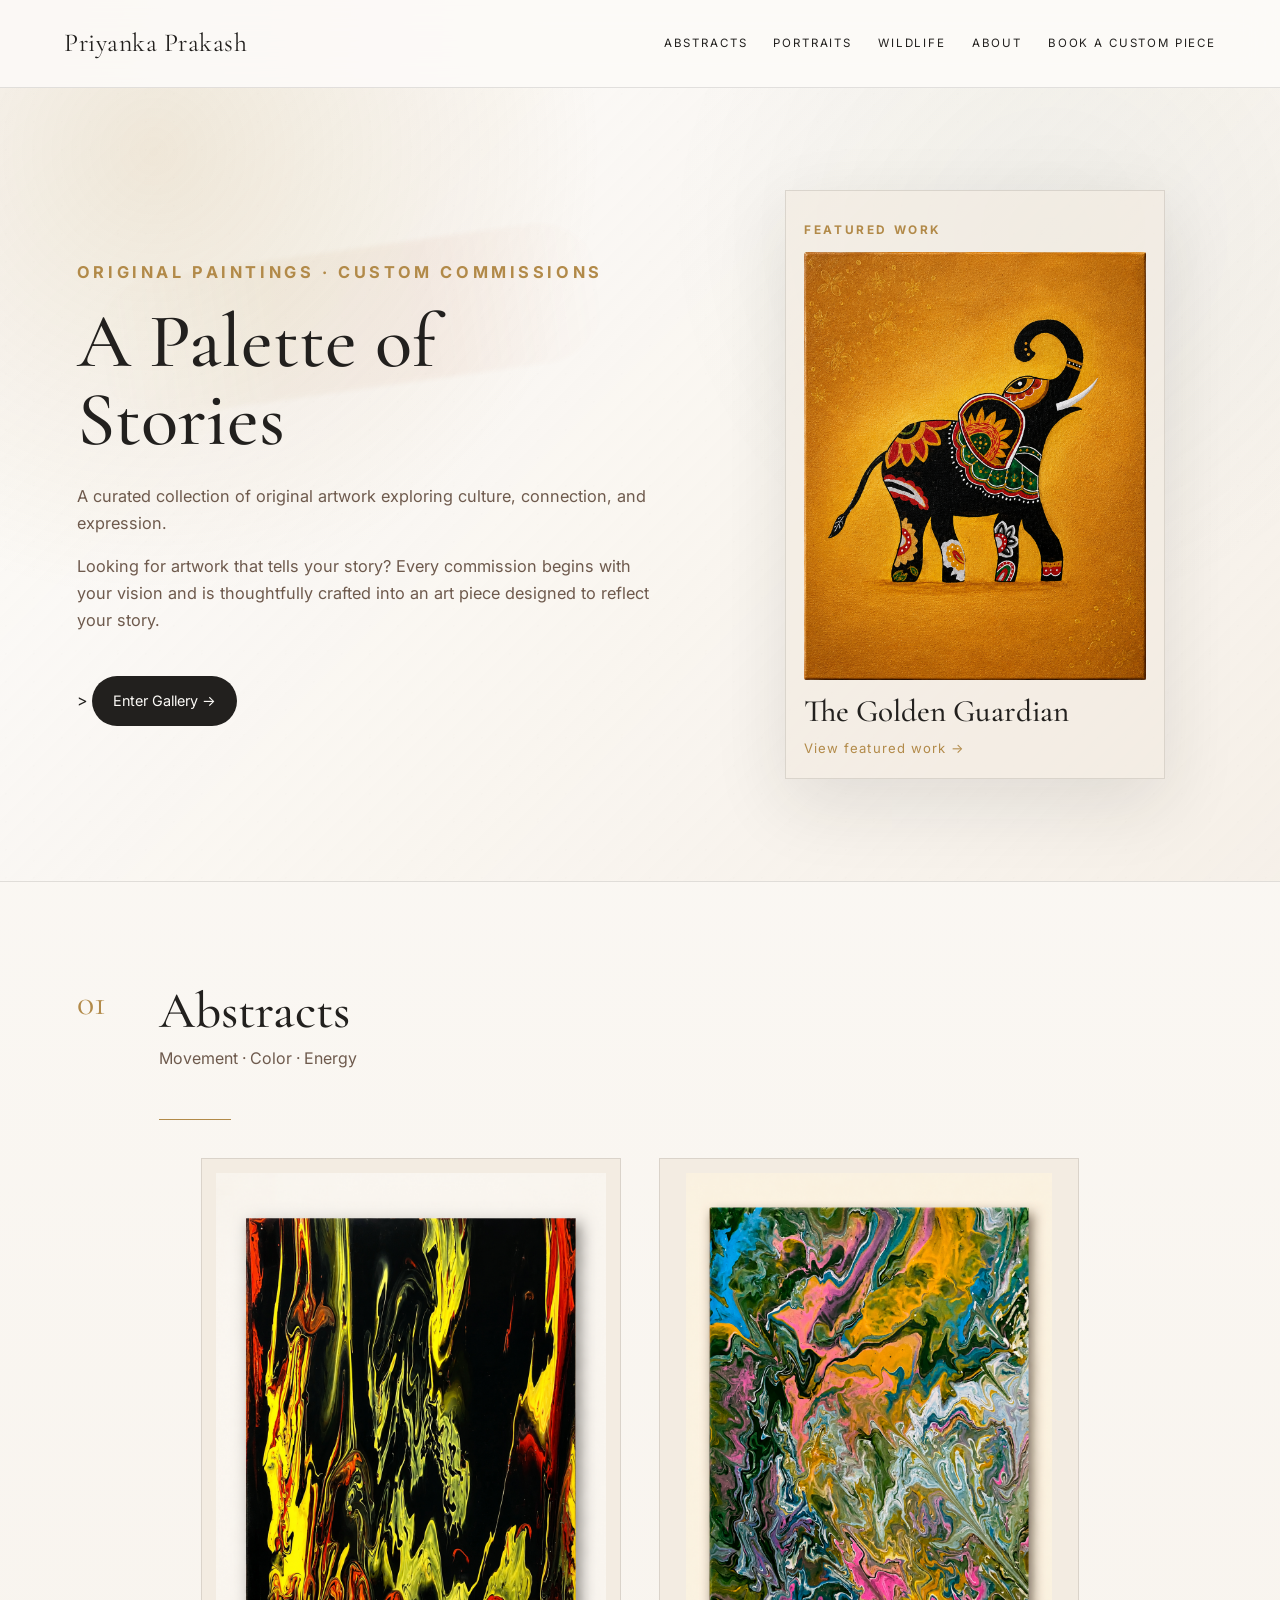
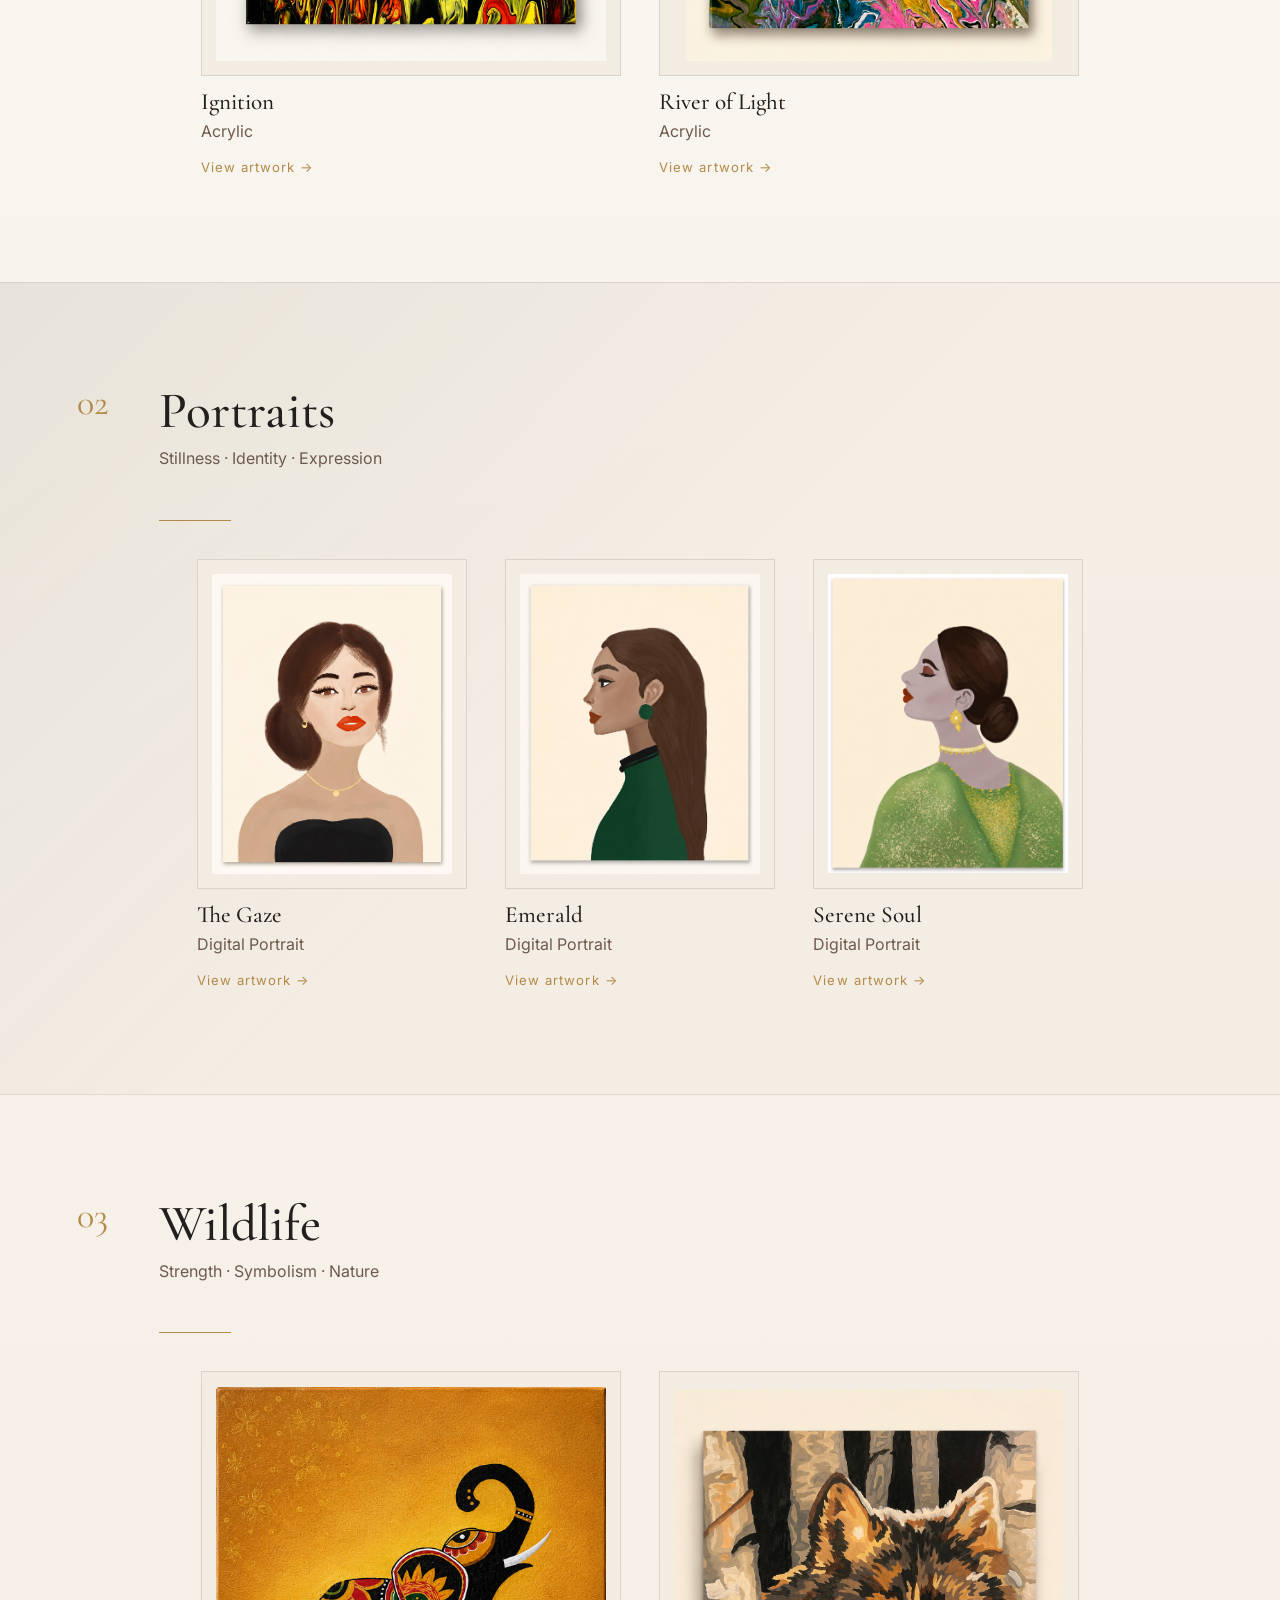
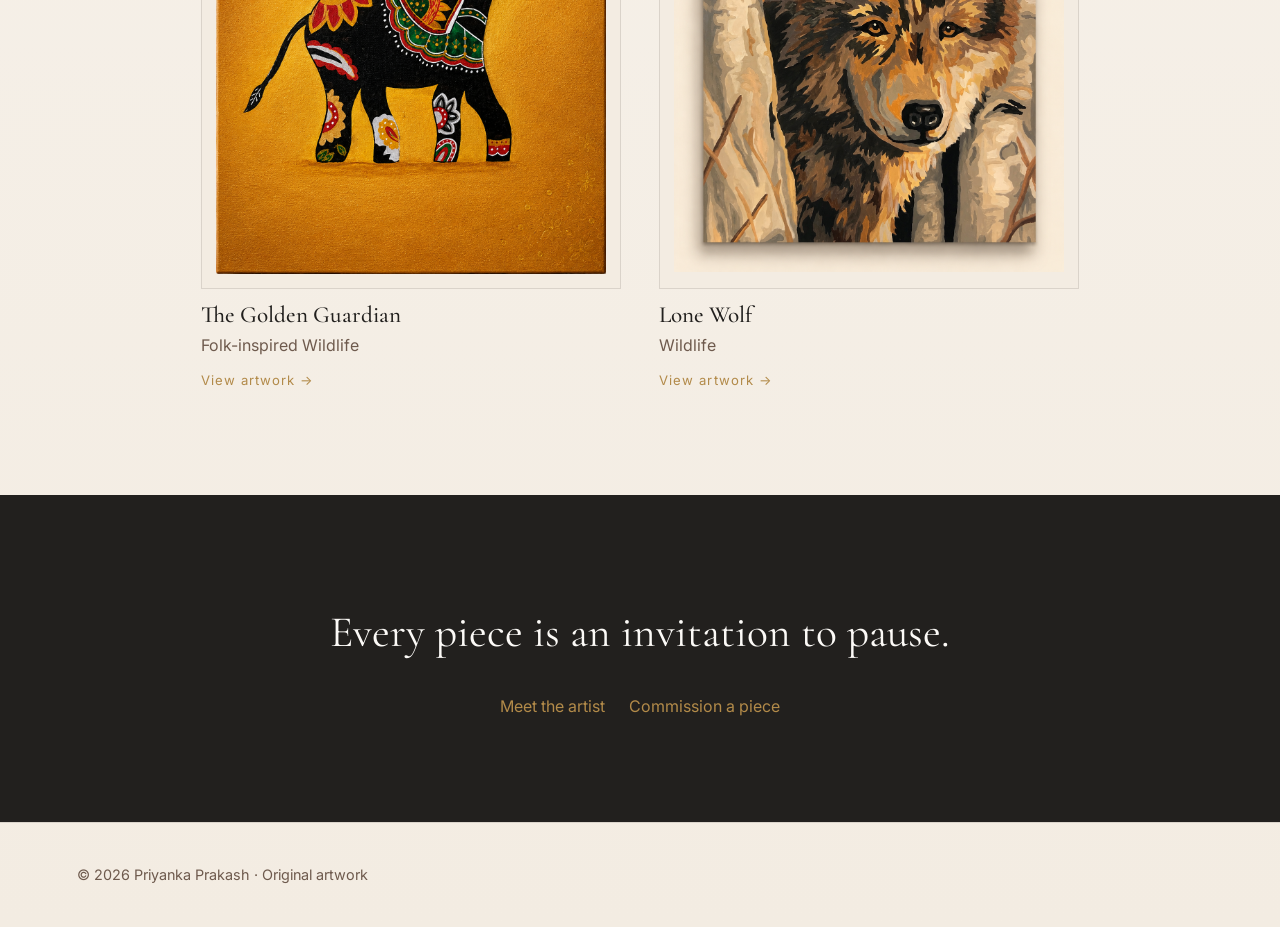
==== index.html @ b8d3ae8e "Add files via upload Initial site launch" ====
<!doctype html>
<html lang="en">
<head>
  <meta charset="utf-8">
  <meta name="viewport" content="width=device-width, initial-scale=1">
  <title>Priyanka Prakash | A Palette of Stories</title>
  <link rel="preconnect" href="https://fonts.googleapis.com">
  <link rel="preconnect" href="https://fonts.gstatic.com" crossorigin>
  <link href="https://fonts.googleapis.com/css2?family=Cormorant+Garamond:wght@400;500;600&family=Inter:wght@300;400;500;600&display=swap" rel="stylesheet">
  <link rel="stylesheet" href="styles.css">
</head>
<body>
  <header class="site-nav">
    <a class="brand" href="index.html">Priyanka Prakash</a>
    <nav>
      <a href="#abstracts">Abstracts</a>
      <a href="#portraits">Portraits</a>
      <a href="#wildlife">Wildlife</a>
      <a href="artist.html">About</a>
      <a href="commissions.html">Book a Custom Piece</a>
    </nav>
  </header>

  <main>
    <section class="hero textured-section">
      <div class="hero-mark" aria-hidden="true"></div>
      <div class="hero-text reveal">
        <p class="eyebrow">Original Paintings · Custom Commissions</p>

        <!-- EDIT HERO TITLE -->
        <h1>A Palette of Stories</h1>

        <!-- EDIT HERO COPY -->
        <p>A curated collection of original artwork exploring culture, connection, and expression.</p>
        <p> Looking for artwork that tells your story? Every commission begins with your vision and is thoughtfully crafted into an art piece designed to reflect your story.</p>>
        <a class="button" href="#abstracts">Enter Gallery →</a>
      </div>

      <div class="featured-panel reveal">
        <p class="eyebrow">Featured work</p>
        <a href="artwork/golden-guardian.html">
          <img src="images/gallery/golden-guardian.png" alt="The Golden Guardian">
          <h2>The Golden Guardian</h2>
          <span>View featured work →</span>
        </a>
      </div>
    </section>

    <section id="abstracts" class="collection">
      <div class="collection-heading reveal">
        <span>01</span>
        <div>
          <h2>Abstracts</h2>
          <p>Movement · Color · Energy</p>
        </div>
      </div>

      <div class="art-grid large-grid">
        
          <article class="art-card">
            <a href="artwork/ignition.html">
              <div class="art-image">
                <img src="images/gallery/ignition.png" alt="Ignition">
              </div>
              <div class="art-copy">
                <h3>Ignition</h3>
                <p>Acrylic</p>
                <span>View artwork →</span>
              </div>
            </a>
          </article>
        
          <article class="art-card">
            <a href="artwork/river-of-light.html">
              <div class="art-image">
                <img src="images/gallery/river-of-light.png" alt="River of Light">
              </div>
              <div class="art-copy">
                <h3>River of Light</h3>
                <p>Acrylic</p>
                <span>View artwork →</span>
              </div>
            </a>
          </article>
        <!-- ADD NEW ABSTRACTS HERE -->
      </div>
    </section>

    <section id="portraits" class="collection warm">
      <div class="collection-heading reveal">
        <span>02</span>
        <div>
          <h2>Portraits</h2>
          <p>Stillness · Identity · Expression</p>
        </div>
      </div>

      <div class="art-grid portrait-grid">
        
          <article class="art-card">
            <a href="artwork/the-gaze.html">
              <div class="art-image">
                <img src="images/gallery/the-gaze.png" alt="The Gaze">
              </div>
              <div class="art-copy">
                <h3>The Gaze</h3>
                <p>Digital Portrait</p>
                <span>View artwork →</span>
              </div>
            </a>
          </article>
        
          <article class="art-card">
            <a href="artwork/portrait-in-emerald.html">
              <div class="art-image">
                <img src="images/gallery/portrait-in-emerald.png" alt="Emerald">
              </div>
              <div class="art-copy">
                <h3>Emerald</h3>
                <p>Digital Portrait</p>
                <span>View artwork →</span>
              </div>
            </a>
          </article>
        
          <article class="art-card">
            <a href="artwork/serene-soul.html">
              <div class="art-image">
                <img src="images/gallery/serene-soul.png" alt="Serene Soul">
              </div>
              <div class="art-copy">
                <h3>Serene Soul</h3>
                <p>Digital Portrait</p>
                <span>View artwork →</span>
              </div>
            </a>
          </article>
        <!-- ADD NEW PORTRAITS HERE -->
      </div>
    </section>

    <section id="wildlife" class="collection">
      <div class="collection-heading reveal">
        <span>03</span>
        <div>
          <h2>Wildlife</h2>
          <p>Strength · Symbolism · Nature</p>
        </div>
      </div>

      <div class="art-grid large-grid">
        
          <article class="art-card">
            <a href="artwork/golden-guardian.html">
              <div class="art-image">
                <img src="images/gallery/golden-guardian.png" alt="The Golden Guardian">
              </div>
              <div class="art-copy">
                <h3>The Golden Guardian</h3>
                <p>Folk-inspired Wildlife</p>
                <span>View artwork →</span>
              </div>
            </a>
          </article>
        
          <article class="art-card">
            <a href="artwork/lone-wolf.html">
              <div class="art-image">
                <img src="images/gallery/lone-wolf.png" alt="Lone Wolf">
              </div>
              <div class="art-copy">
                <h3>Lone Wolf</h3>
                <p>Wildlife</p>
                <span>View artwork →</span>
              </div>
            </a>
          </article>
        <!-- ADD NEW WILDLIFE HERE -->
      </div>
    </section>

    <section class="closing-note">
      <p>Every piece is an invitation to pause.</p>
      <div class="closing-links">
        <a href="artist.html">Meet the artist</a>
        <a href="commissions.html">Commission a piece</a>
      </div>
    </section>
  </main>

  <footer>
    <p>© <span id="year"></span> Priyanka Prakash · Original artwork</p>
  </footer>

  <script src="script.js"></script>
</body>
</html>
---- styles.css ----
/* =========================================================
   PRIYANKA ART SITE — V1 LAUNCH
   Boutique gallery site with easy-to-edit HTML comments.

   Palette:
   Gallery White  #FCFAF7
   Warm Linen     #F3ECE2
   Charcoal       #22201E
   Walnut         #6E5A4D
   Antique Gold   #B28A49
   Deep Emerald   #355A49
   Ember          #BF6338
========================================================= */

:root {
  --gallery-white: #FCFAF7;
  --warm-linen: #F3ECE2;
  --charcoal: #22201E;
  --walnut: #6E5A4D;
  --antique-gold: #B28A49;
  --deep-emerald: #355A49;
  --ember: #BF6338;
  --line: rgba(34, 32, 30, 0.12);
  --shadow: 0 24px 70px rgba(34, 32, 30, 0.11);
}

* { box-sizing: border-box; }

html { scroll-behavior: smooth; }

body {
  margin: 0;
  color: var(--charcoal);
  background:
    radial-gradient(circle at top left, rgba(178, 138, 73, 0.12), transparent 34rem),
    linear-gradient(180deg, var(--gallery-white), var(--warm-linen));
  font-family: "Inter", system-ui, sans-serif;
  line-height: 1.65;
}

/* Subtle plaster / limewash feeling */
.textured-section {
  position: relative;
  overflow: hidden;
  background:
    radial-gradient(circle at 12% 8%, rgba(178, 138, 73, 0.18), transparent 28rem),
    radial-gradient(circle at 82% 18%, rgba(53, 90, 73, 0.055), transparent 24rem),
    linear-gradient(135deg, rgba(255,255,255,0.34), rgba(243,236,226,0.7)),
    var(--gallery-white);
}

.textured-section::before {
  content: "";
  position: absolute;
  inset: 0;
  pointer-events: none;
  opacity: 0.28;
  background-image:
    radial-gradient(circle at 20% 20%, rgba(34,32,30,0.035) 0 1px, transparent 1px),
    radial-gradient(circle at 80% 40%, rgba(178,138,73,0.04) 0 1px, transparent 1px);
  background-size: 28px 28px, 42px 42px;
  mix-blend-mode: multiply;
}

/* Faint signature brushstroke */
.hero-mark {
  position: absolute;
  width: min(520px, 60vw);
  height: 140px;
  left: clamp(20px, 7vw, 110px);
  top: clamp(110px, 18vh, 190px);
  opacity: 0.055;
  transform: rotate(-8deg);
  border-radius: 999px;
  background: linear-gradient(90deg, transparent, var(--antique-gold), var(--ember), transparent);
  filter: blur(2px);
}

.site-nav {
  position: sticky;
  top: 0;
  z-index: 20;
  display: flex;
  justify-content: space-between;
  align-items: center;
  padding: 22px clamp(22px, 5vw, 72px);
  background: rgba(252, 250, 247, 0.88);
  backdrop-filter: blur(18px);
  border-bottom: 1px solid var(--line);
}

.brand {
  font-family: "Cormorant Garamond", Georgia, serif;
  font-size: 1.62rem;
  color: var(--charcoal);
  text-decoration: none;
  letter-spacing: 0.02em;
}

nav { display: flex; gap: 26px; }

nav a {
  color: var(--charcoal);
  text-decoration: none;
  text-transform: uppercase;
  font-size: 0.72rem;
  letter-spacing: 0.16em;
}

nav a:hover { color: var(--deep-emerald); }

.hero {
  min-height: 82vh;
  display: grid;
  grid-template-columns: 1.12fr 0.88fr;
  gap: clamp(42px, 7vw, 100px);
  align-items: center;
  padding: clamp(66px, 8vw, 112px) clamp(24px, 6vw, 96px);
}

.eyebrow {
  color: var(--antique-gold);
  font-size: 0.74rem;
  font-weight: 700;
  letter-spacing: 0.22em;
  text-transform: uppercase;
}

h1, h2, h3 {
  margin: 0;
  font-family: "Cormorant Garamond", Georgia, serif;
  font-weight: 500;
  line-height: 1.02;
}

h1 {
  max-width: 760px;
  margin: 14px 0 24px;
  font-size: clamp(3.1rem, 6vw, 5.9rem);
}

h2 { font-size: clamp(2.15rem, 4vw, 4.1rem); }
h3 { font-size: 1.45rem; }

p { color: var(--walnut); }

.hero-text {
  position: relative;
  z-index: 1;
}

.hero-text p {
  max-width: 620px;
  font-size: 1.02rem;
}

.button {
  display: inline-block;
  margin-top: 26px;
  padding: 13px 21px;
  border-radius: 999px;
  background: var(--charcoal);
  color: var(--gallery-white);
  text-decoration: none;
  font-size: 0.9rem;
  transition: 0.25s ease;
  border: 0;
  cursor: pointer;
}

.button:hover {
  background: var(--deep-emerald);
  transform: translateY(-2px);
}

.featured-panel {
  position: relative;
  z-index: 1;
  justify-self: center;
  max-width: 380px;
  padding: 18px;
  background: rgba(243, 236, 226, 0.72);
  border: 1px solid var(--line);
  box-shadow: var(--shadow);
}

.featured-panel a {
  color: inherit;
  text-decoration: none;
}

.featured-panel img {
  width: 100%;
  display: block;
  background: var(--warm-linen);
}

.featured-panel h2 {
  font-size: 1.95rem;
  margin-top: 16px;
}

.featured-panel span {
  display: inline-block;
  color: var(--antique-gold);
  margin-top: 10px;
  font-size: 0.82rem;
  letter-spacing: 0.08em;
}

.collection {
  padding: clamp(66px, 8vw, 108px) clamp(24px, 6vw, 96px);
  border-top: 1px solid var(--line);
}

.collection.warm {
  background:
    linear-gradient(135deg, rgba(53, 90, 73, 0.07), transparent 50%),
    rgba(243, 236, 226, 0.60);
}

.collection-heading {
  display: grid;
  grid-template-columns: 64px 1fr;
  gap: 18px;
  align-items: start;
  margin-bottom: 38px;
}

.collection-heading span {
  color: var(--antique-gold);
  font-family: "Cormorant Garamond", Georgia, serif;
  font-size: 2.25rem;
  line-height: 1;
}

.collection-heading p { margin-top: 8px; }

.collection-heading::after {
  content: "";
  grid-column: 2;
  width: 72px;
  height: 1px;
  background: var(--antique-gold);
  margin-top: 14px;
}

.art-grid {
  display: grid;
  gap: clamp(28px, 3vw, 46px);
  justify-content: center;
}

.large-grid {
  grid-template-columns: repeat(2, minmax(300px, 420px));
}

.portrait-grid {
  grid-template-columns: repeat(3, minmax(220px, 270px));
}

.art-card a {
  display: block;
  color: inherit;
  text-decoration: none;
}

.art-image {
  width: 100%;
  padding: 14px;
  background: var(--warm-linen);
  border: 1px solid var(--line);
  transition: 0.25s ease;
}

.art-image img {
  width: 100%;
  aspect-ratio: 4 / 5;
  object-fit: contain;
  display: block;
  background: var(--warm-linen);
}

.art-copy { padding-top: 15px; }

.art-copy p { margin: 4px 0 8px; }

.art-copy span {
  color: var(--antique-gold);
  font-size: 0.82rem;
  letter-spacing: 0.08em;
}

.art-card:hover .art-image {
  transform: translateY(-4px);
  box-shadow: var(--shadow);
}

.art-card:hover h3 { color: var(--deep-emerald); }

.closing-note {
  padding: clamp(66px, 8vw, 108px) clamp(24px, 6vw, 96px);
  text-align: center;
  background: var(--charcoal);
}

.closing-note p {
  color: var(--gallery-white);
  font-family: "Cormorant Garamond", Georgia, serif;
  font-size: clamp(1.8rem, 3.4vw, 3.4rem);
  margin: 0;
}

.closing-links {
  margin-top: 24px;
  display: flex;
  justify-content: center;
  gap: 24px;
}

.closing-links a {
  color: var(--antique-gold);
  text-decoration: none;
}

.page {
  min-height: 100vh;
  padding: clamp(70px, 8vw, 118px) clamp(24px, 6vw, 96px);
}

.page-narrow {
  max-width: 900px;
  margin: auto;
  position: relative;
  z-index: 1;
}

.artist-intro {
  display: grid;
  grid-template-columns: 140px 1fr;
  gap: 40px;
  margin-top: 28px;
}

.artist-photo-wrap {
  margin: 0;
  text-align: center;
}

.artist-photo-wrap img,
.artist-photo-wrap.missing-photo {
  width: 108px;
  height: 108px;
  display: inline-grid;
  place-items: center;
  object-fit: cover;
  border-radius: 999px;
  background: var(--warm-linen);
  border: 1px solid var(--line);
}

.artist-photo-wrap.missing-photo::before {
  content: "PP";
  color: var(--antique-gold);
  font-family: "Cormorant Garamond", Georgia, serif;
  font-size: 2rem;
}

.artist-photo-wrap figcaption {
  color: var(--walnut);
  font-size: 0.72rem;
  letter-spacing: 0.14em;
  text-transform: uppercase;
  margin-top: 10px;
}

.form {
  display: grid;
  gap: 14px;
  margin-top: 30px;
}

input, textarea {
  width: 100%;
  padding: 15px 16px;
  border: 1px solid var(--line);
  background: rgba(252, 250, 247, 0.72);
  font: inherit;
  color: var(--charcoal);
}

textarea { min-height: 160px; }

.helper-text {
  font-size: 0.9rem;
  margin-top: 18px;
}

.artwork-layout {
  display: grid;
  grid-template-columns: minmax(280px, 460px) minmax(280px, 1fr);
  gap: clamp(36px, 6vw, 86px);
  align-items: start;
}

.detail-image {
  box-shadow: var(--shadow);
}

.artwork-meta {
  margin: 20px 0 0;
  padding: 0;
  list-style: none;
}

.artwork-meta li {
  border-top: 1px solid var(--line);
  padding: 12px 0;
  color: var(--walnut);
}

.artwork-nav {
  margin-top: 34px;
  display: flex;
  gap: 16px;
  flex-wrap: wrap;
}

footer {
  padding: 26px clamp(24px, 6vw, 96px);
  color: var(--walnut);
  border-top: 1px solid var(--line);
  font-size: 0.9rem;
}

.reveal {
  opacity: 0;
  transform: translateY(16px);
  transition: 0.7s ease;
}

.reveal.visible {
  opacity: 1;
  transform: translateY(0);
}

@media (max-width: 950px) {
  nav { display: none; }

  .hero,
  .artist-intro,
  .artwork-layout {
    grid-template-columns: 1fr;
  }

  .featured-panel {
    justify-self: start;
    max-width: 340px;
  }

  .collection-heading {
    grid-template-columns: 1fr;
  }

  .collection-heading::after {
    grid-column: 1;
  }

  .large-grid,
  .portrait-grid {
    grid-template-columns: minmax(230px, 330px);
  }

  h1 {
    font-size: clamp(2.8rem, 12vw, 4.4rem);
  }
}
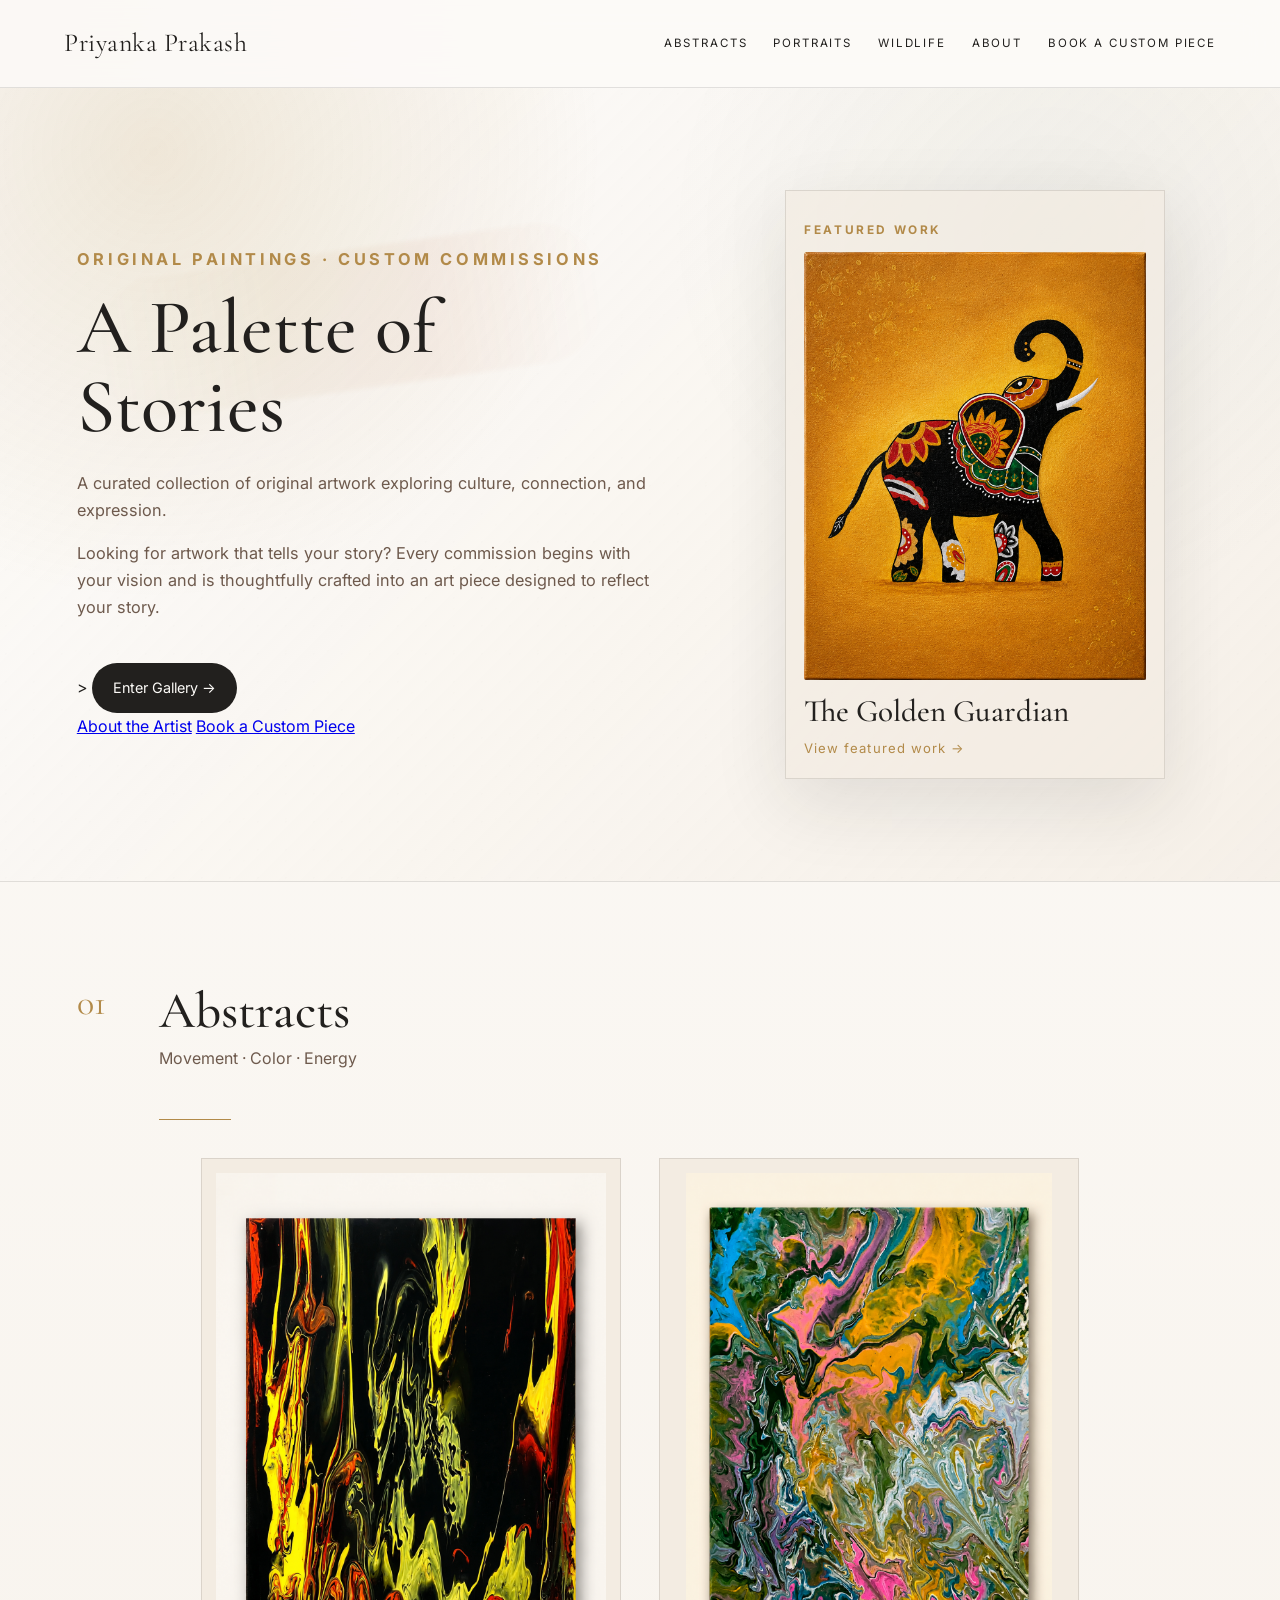
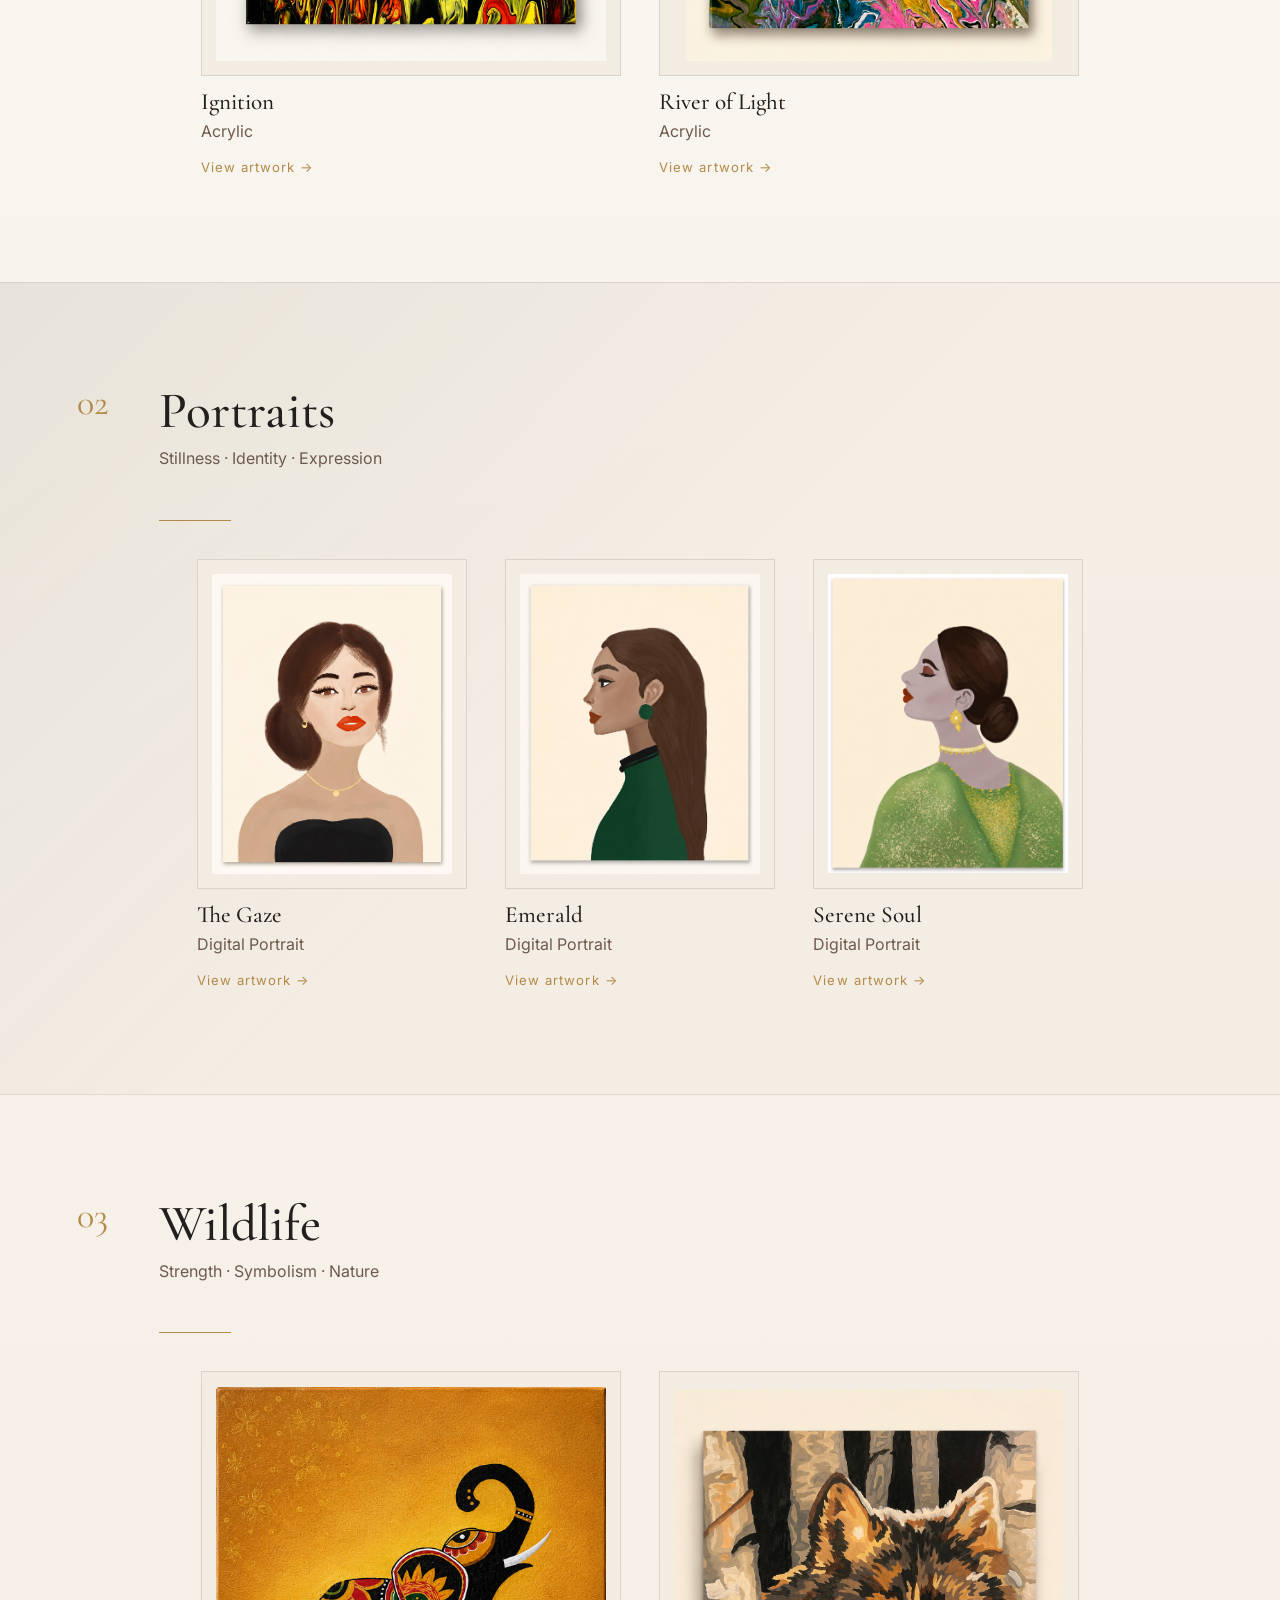
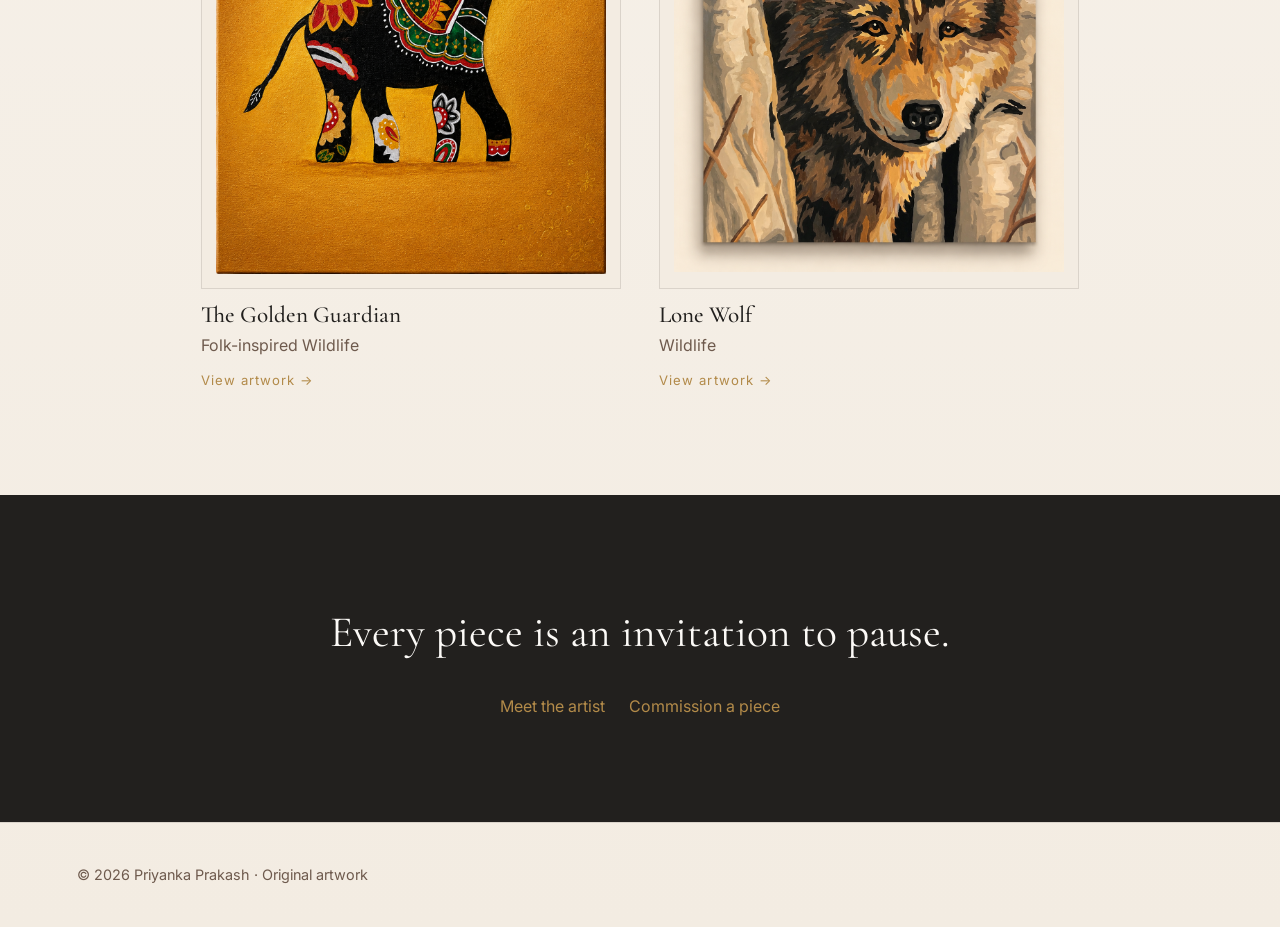
==== commit 6b3934f0: "Add secondary links to the hero section" ====
--- a/index.html
+++ b/index.html
@@ -34,6 +34,10 @@
         <p>A curated collection of original artwork exploring culture, connection, and expression.</p>
         <p> Looking for artwork that tells your story? Every commission begins with your vision and is thoughtfully crafted into an art piece designed to reflect your story.</p>>
         <a class="button" href="#abstracts">Enter Gallery →</a>
+        <div class="hero-secondary-links">
+  <a href="artist.html">About the Artist</a>
+  <a href="commissions.html">Book a Custom Piece</a>
+</div>
       </div>
 
       <div class="featured-panel reveal">
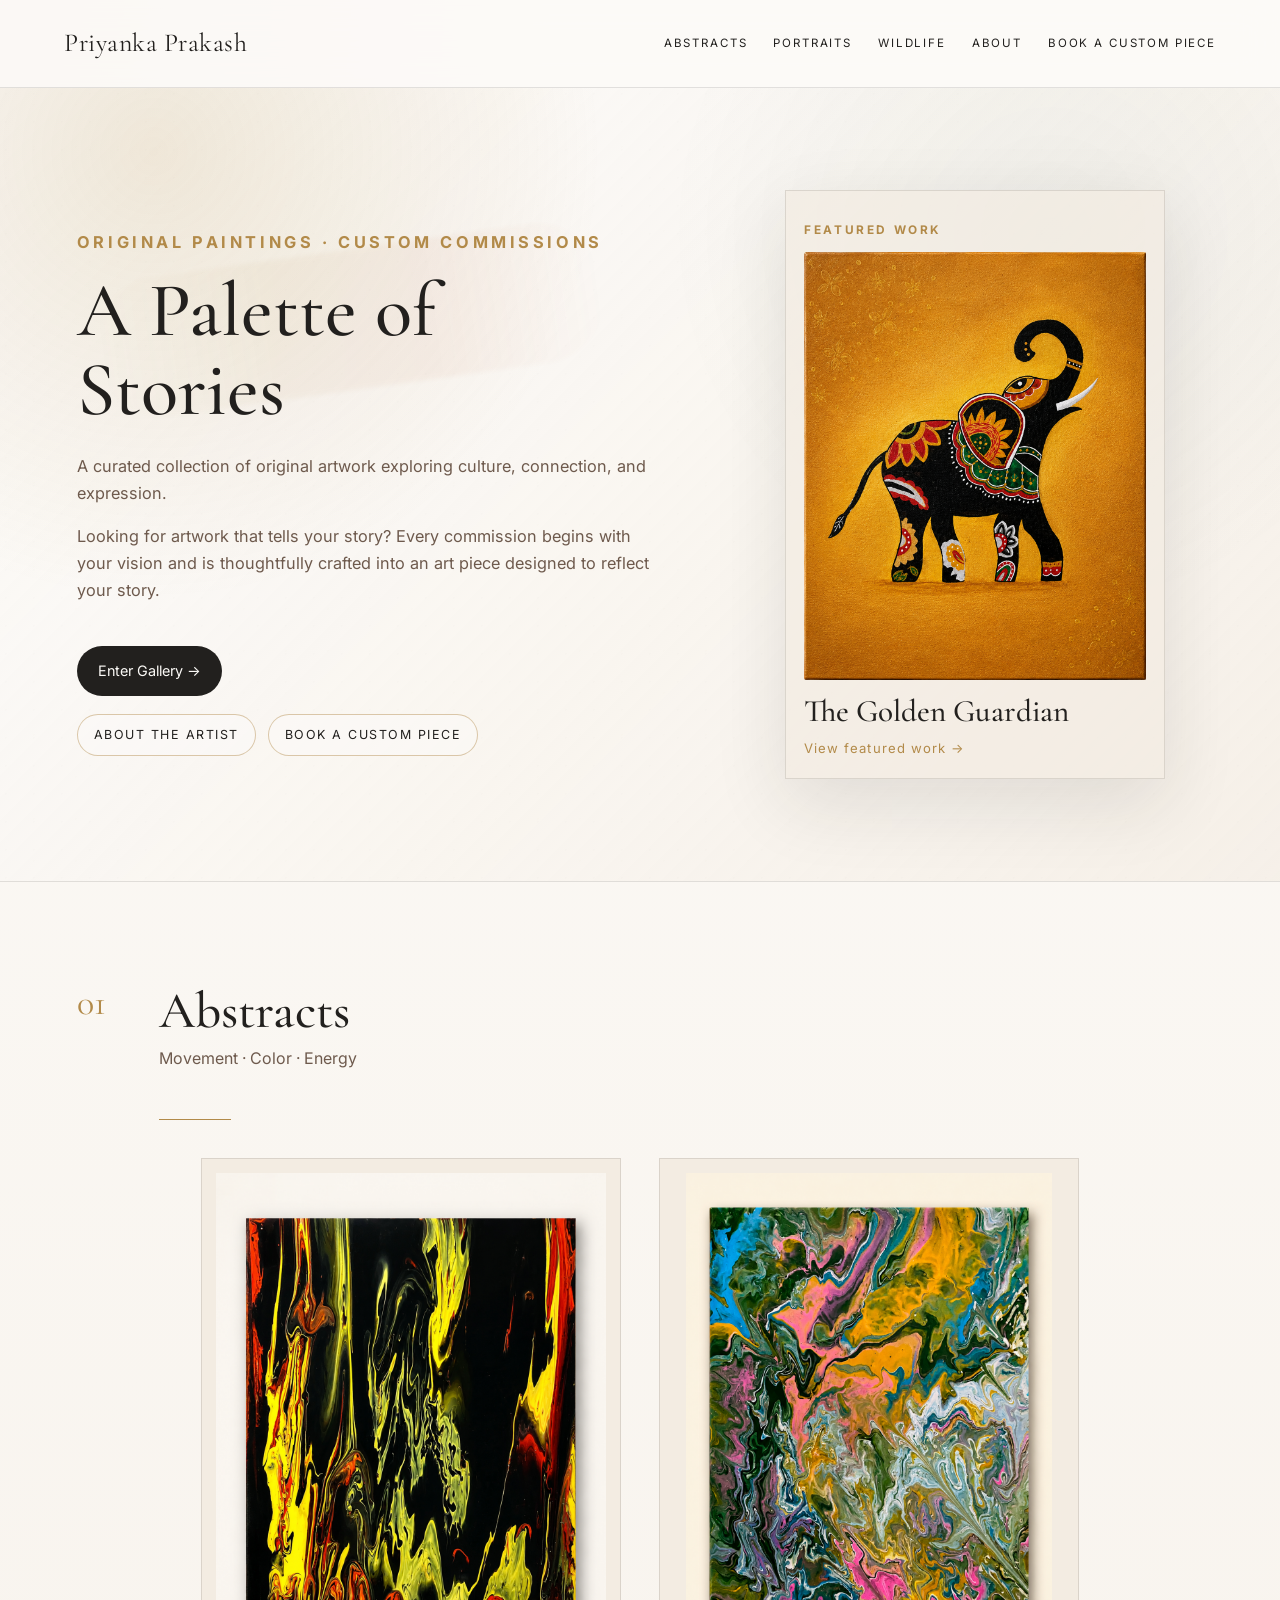
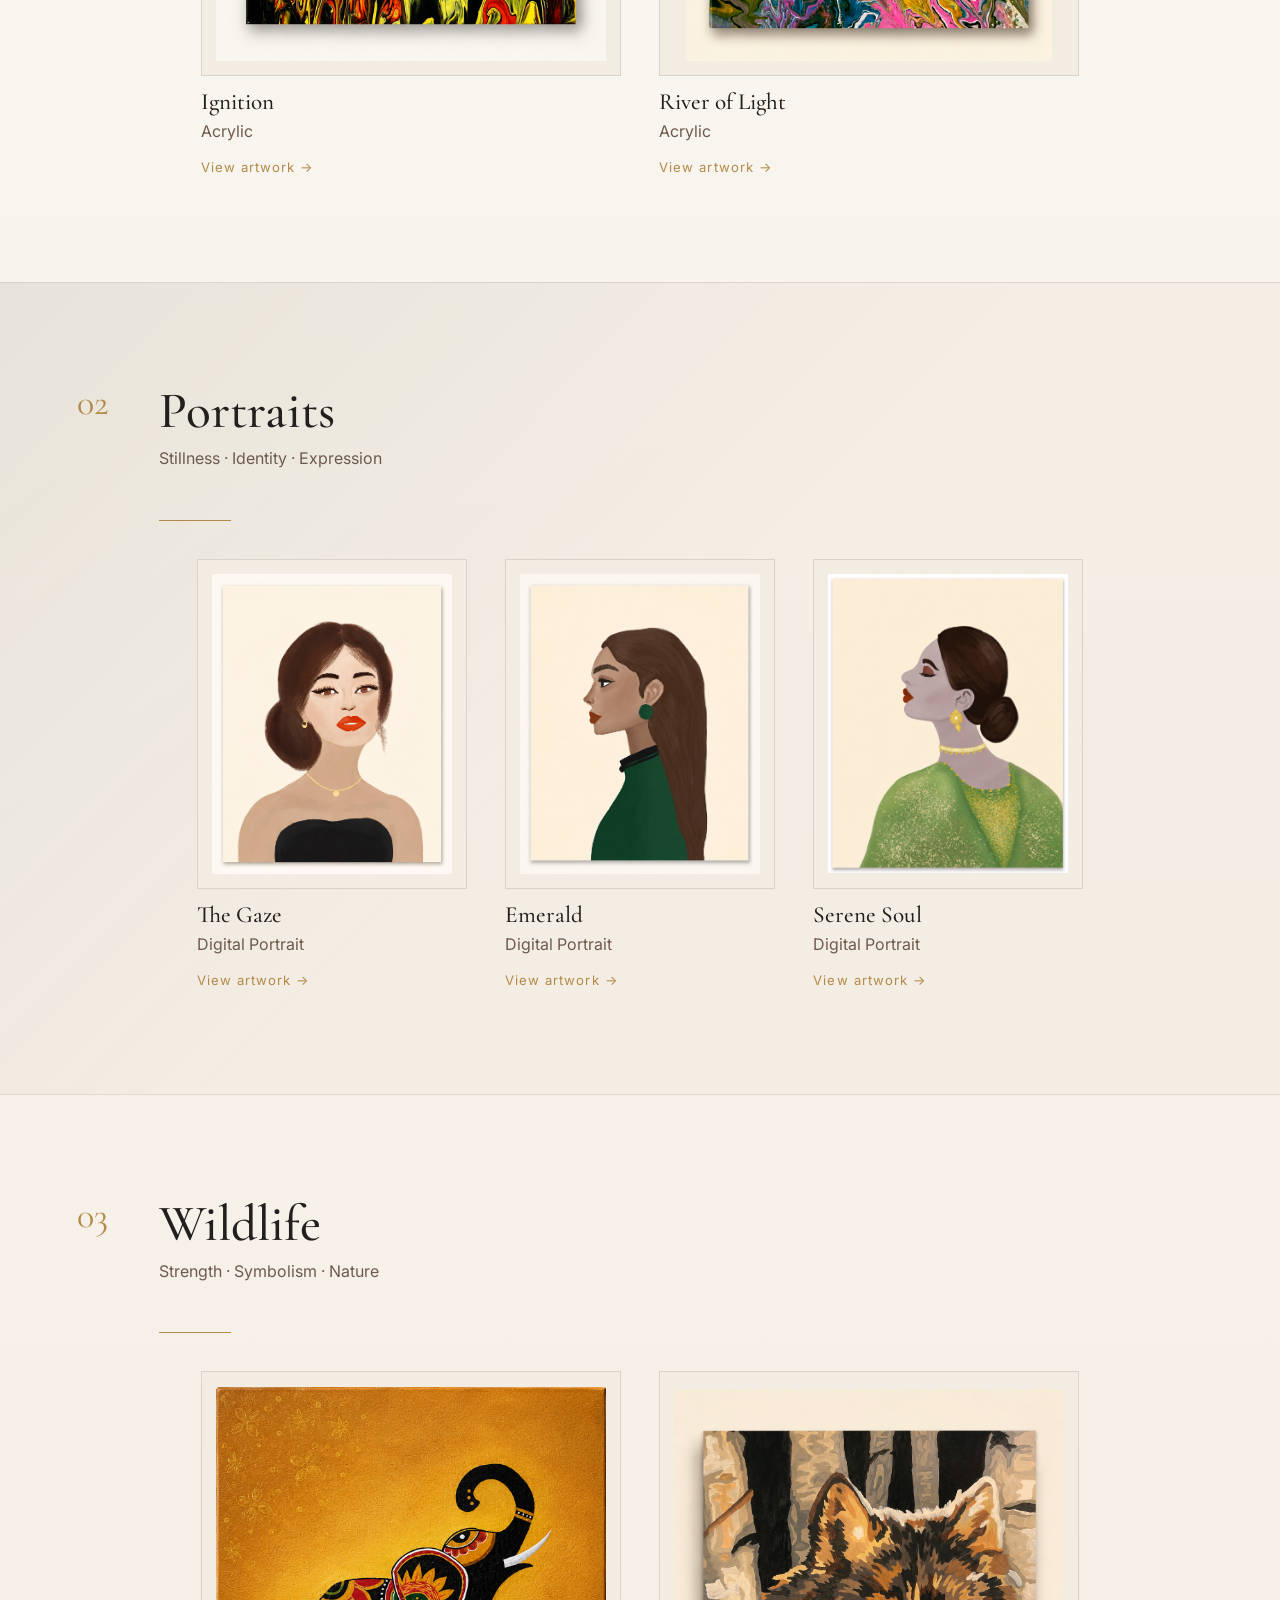
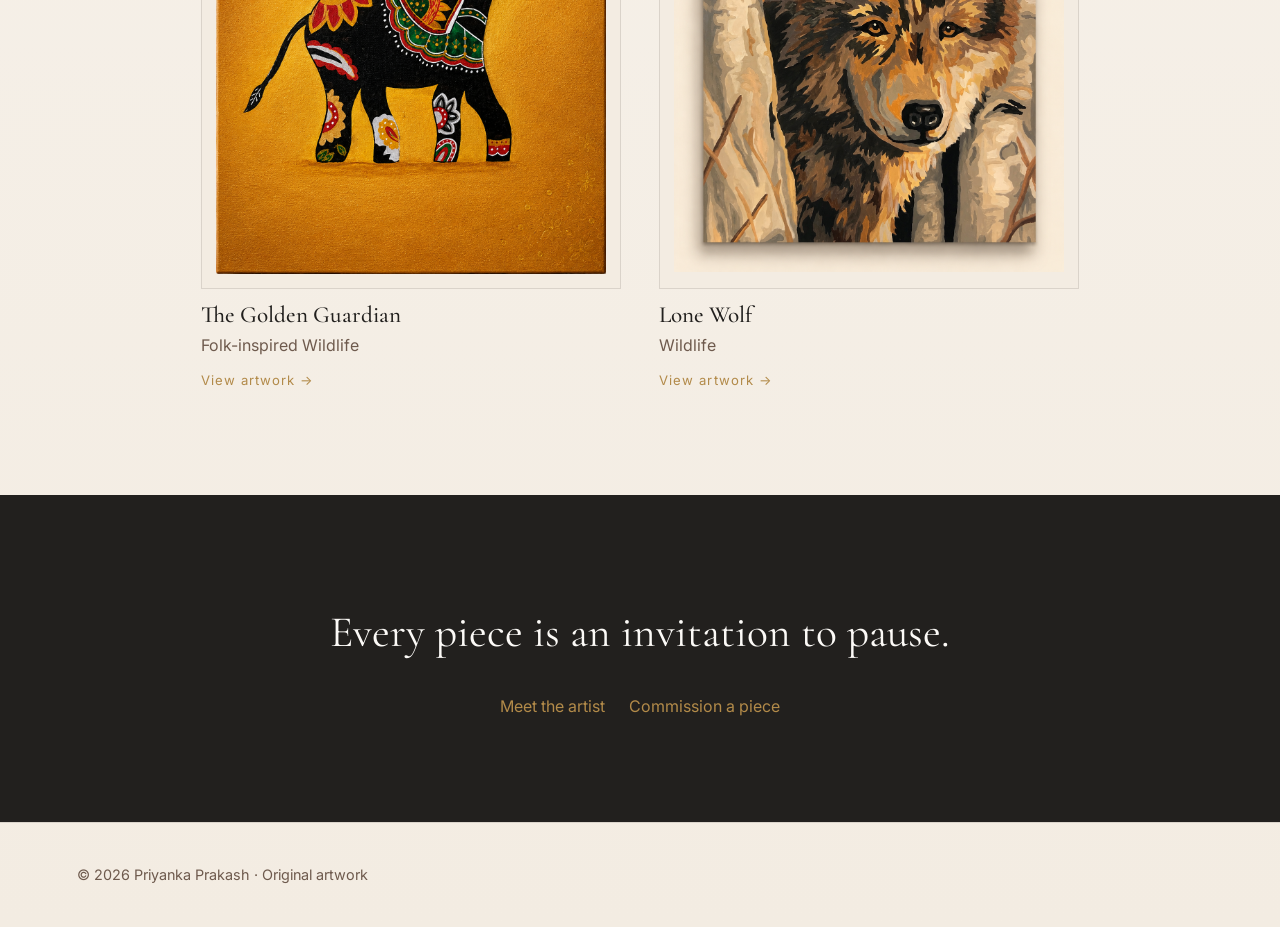
==== commit 4bc688c8: "Fix HTML formatting in index.html" ====
--- a/index.html
+++ b/index.html
@@ -32,7 +32,7 @@
 
         <!-- EDIT HERO COPY -->
         <p>A curated collection of original artwork exploring culture, connection, and expression.</p>
-        <p> Looking for artwork that tells your story? Every commission begins with your vision and is thoughtfully crafted into an art piece designed to reflect your story.</p>>
+        <p> Looking for artwork that tells your story? Every commission begins with your vision and is thoughtfully crafted into an art piece designed to reflect your story.</p>
         <a class="button" href="#abstracts">Enter Gallery →</a>
         <div class="hero-secondary-links">
   <a href="artist.html">About the Artist</a>
--- a/styles.css
+++ b/styles.css
@@ -444,6 +444,34 @@
   transform: translateY(0);
 }
 
+.hero-secondary-links {
+  display: flex;
+  gap: 12px;
+  margin-top: 18px;
+  flex-wrap: wrap;
+}
+
+.hero-secondary-links a {
+  display: inline-block;
+  padding: 10px 16px;
+  border: 1px solid rgba(178, 138, 73, 0.45);
+  border-radius: 999px;
+  color: var(--charcoal);
+  background: rgba(252, 250, 247, 0.55);
+  text-decoration: none;
+  font-size: 0.78rem;
+  letter-spacing: 0.12em;
+  text-transform: uppercase;
+  transition: 0.25s ease;
+}
+
+.hero-secondary-links a:hover {
+  color: var(--gallery-white);
+  background: var(--deep-emerald);
+  border-color: var(--deep-emerald);
+}
+
+
 @media (max-width: 950px) {
   nav { display: none; }
 
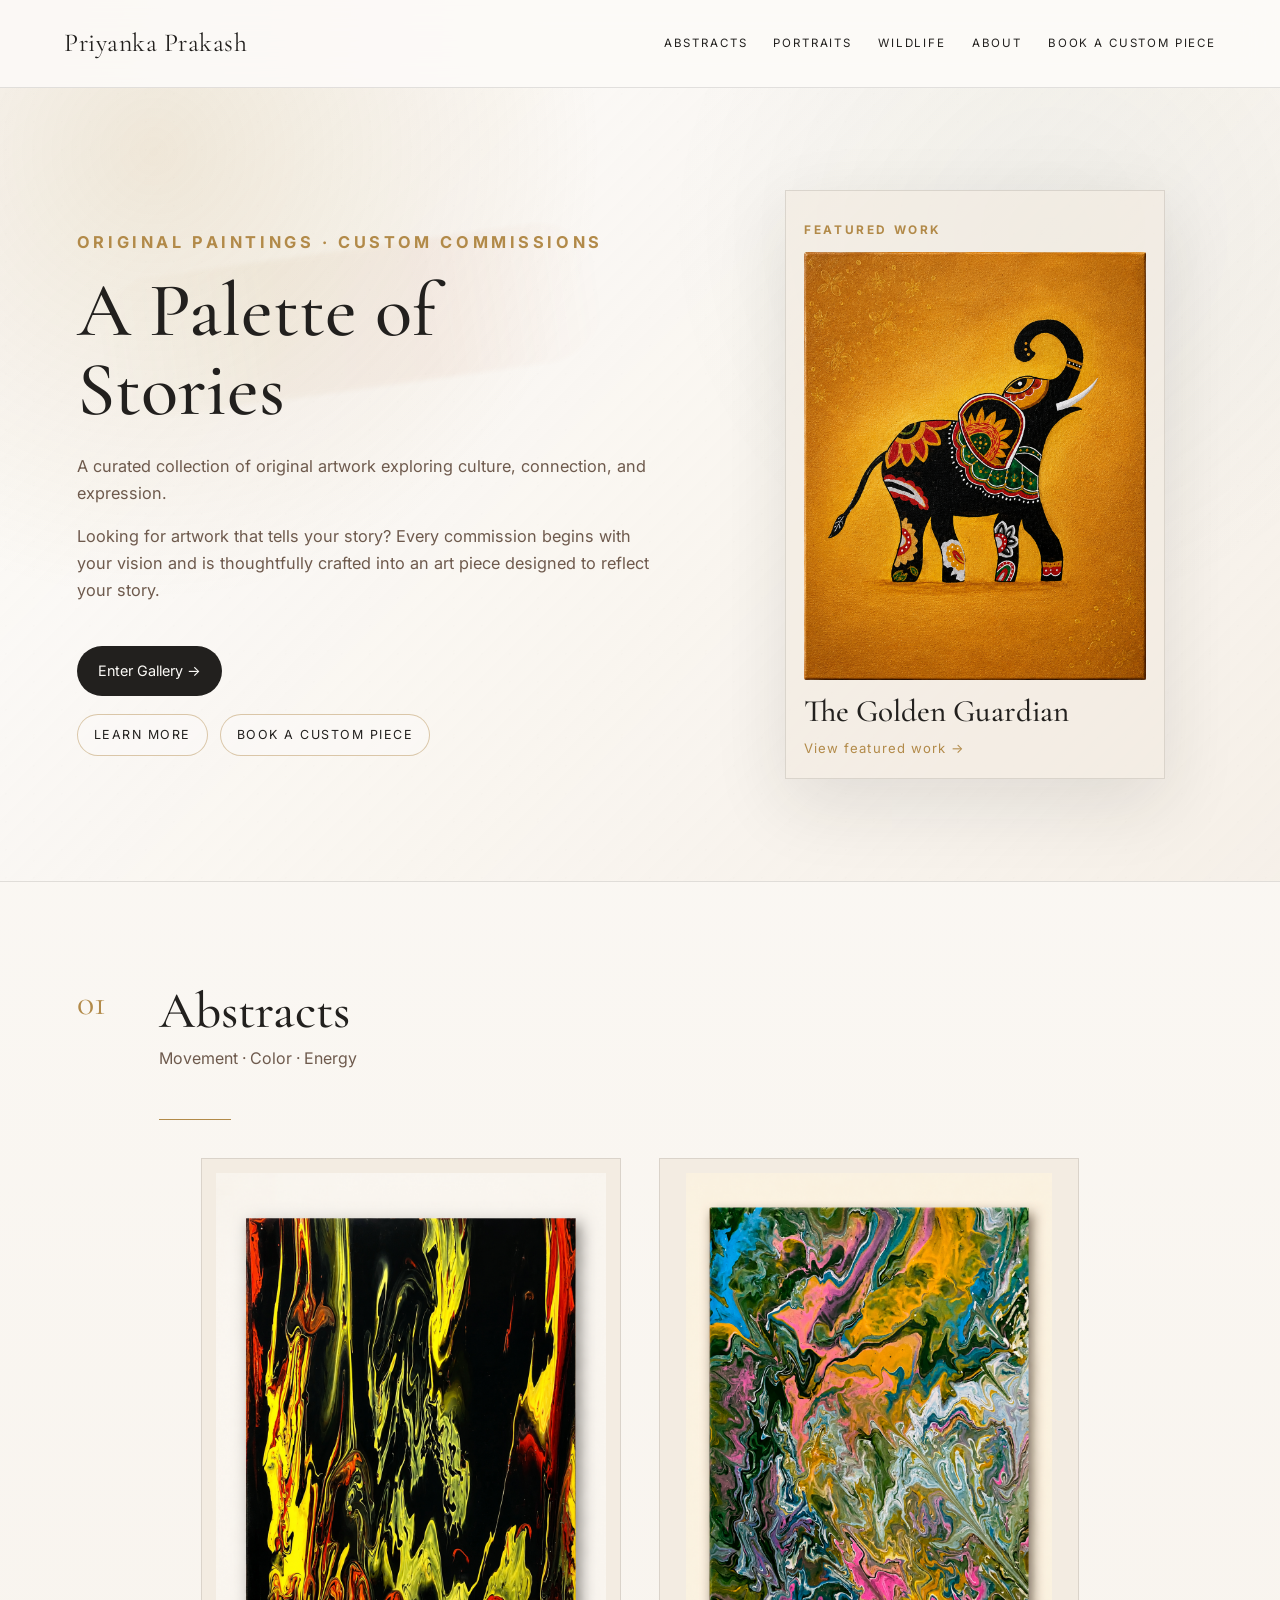
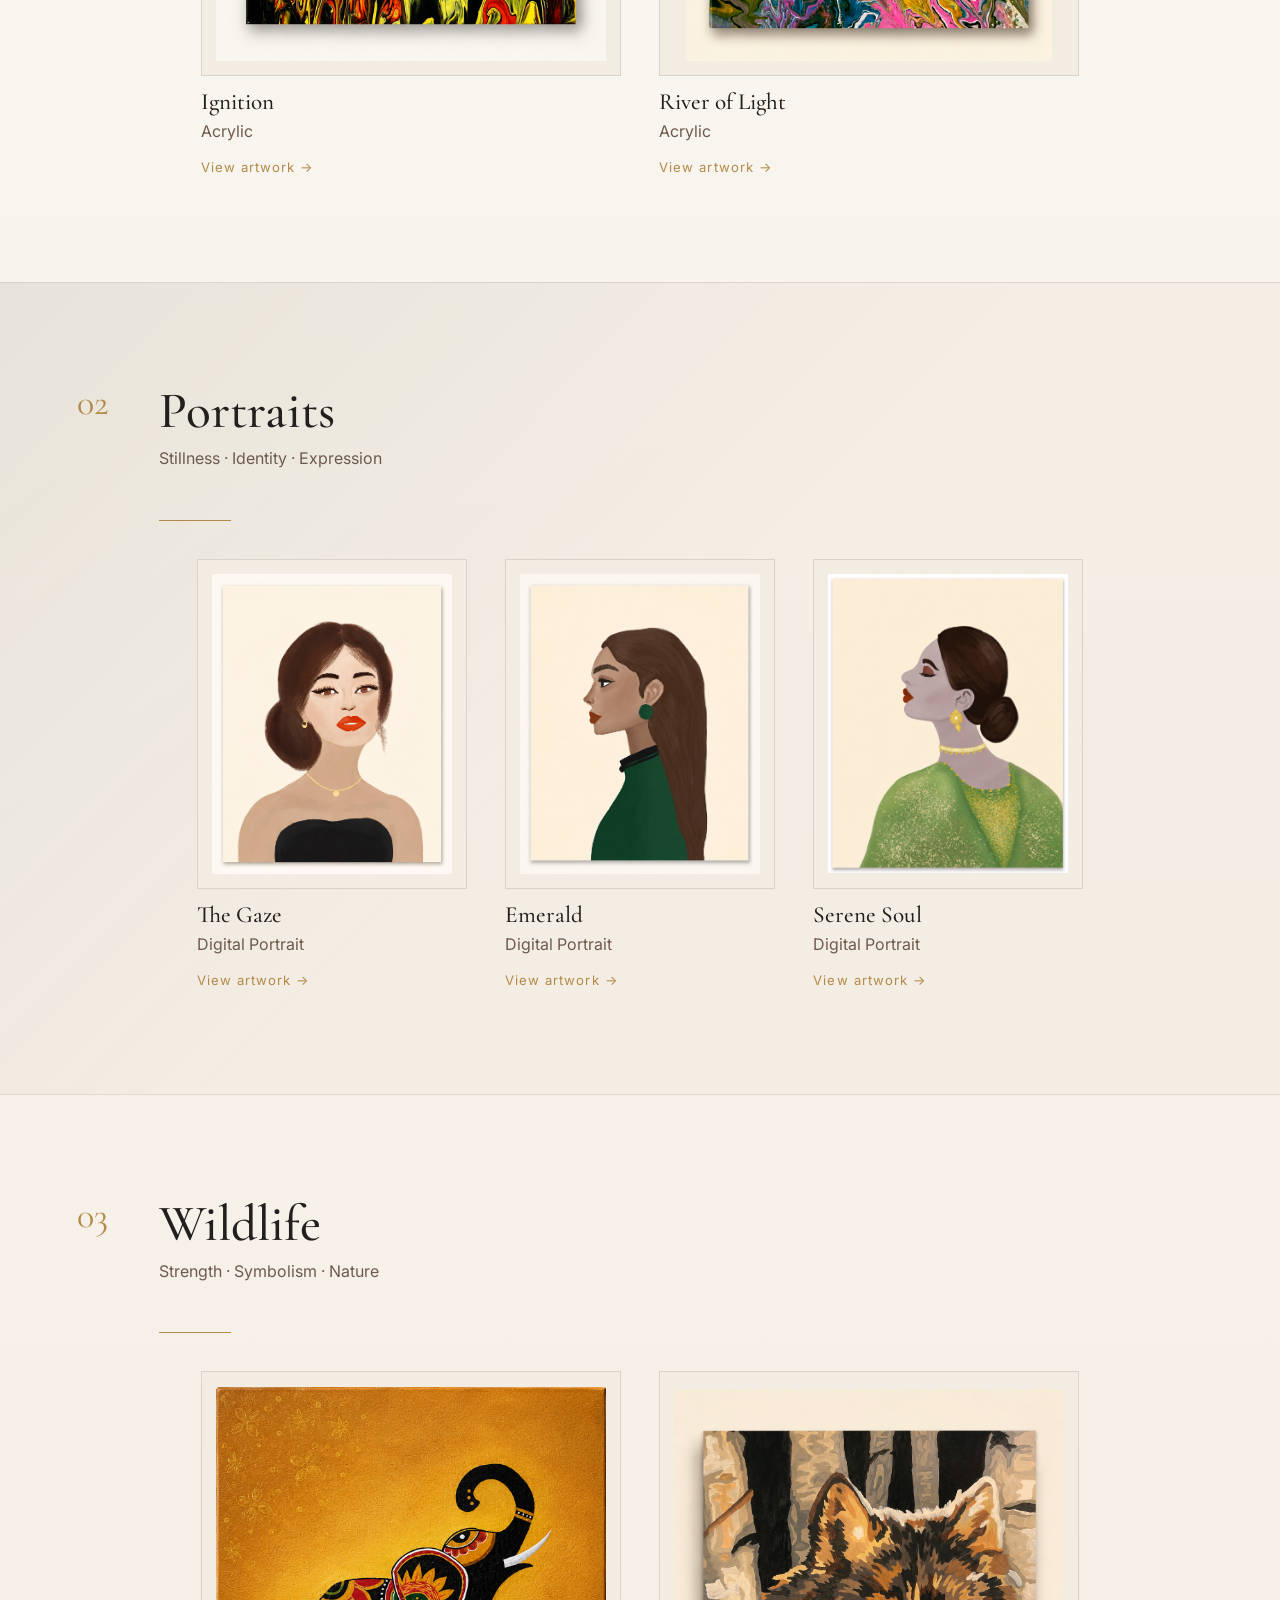
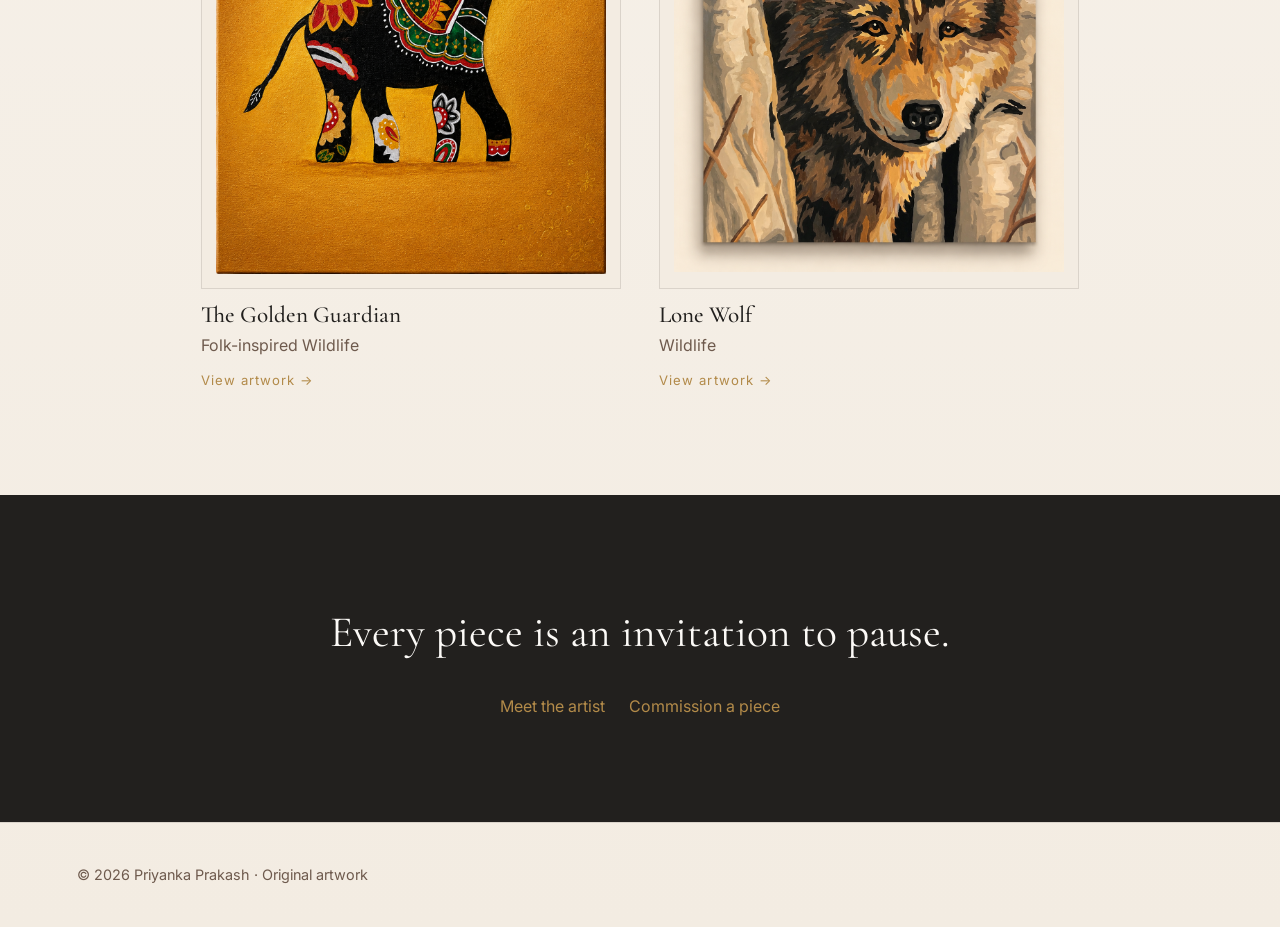
==== commit 5685ab06: "Update index.html" ====
--- a/index.html
+++ b/index.html
@@ -35,7 +35,7 @@
         <p> Looking for artwork that tells your story? Every commission begins with your vision and is thoughtfully crafted into an art piece designed to reflect your story.</p>
         <a class="button" href="#abstracts">Enter Gallery →</a>
         <div class="hero-secondary-links">
-  <a href="artist.html">About the Artist</a>
+  <a href="artist.html"> Learn more </a>
   <a href="commissions.html">Book a Custom Piece</a>
 </div>
       </div>
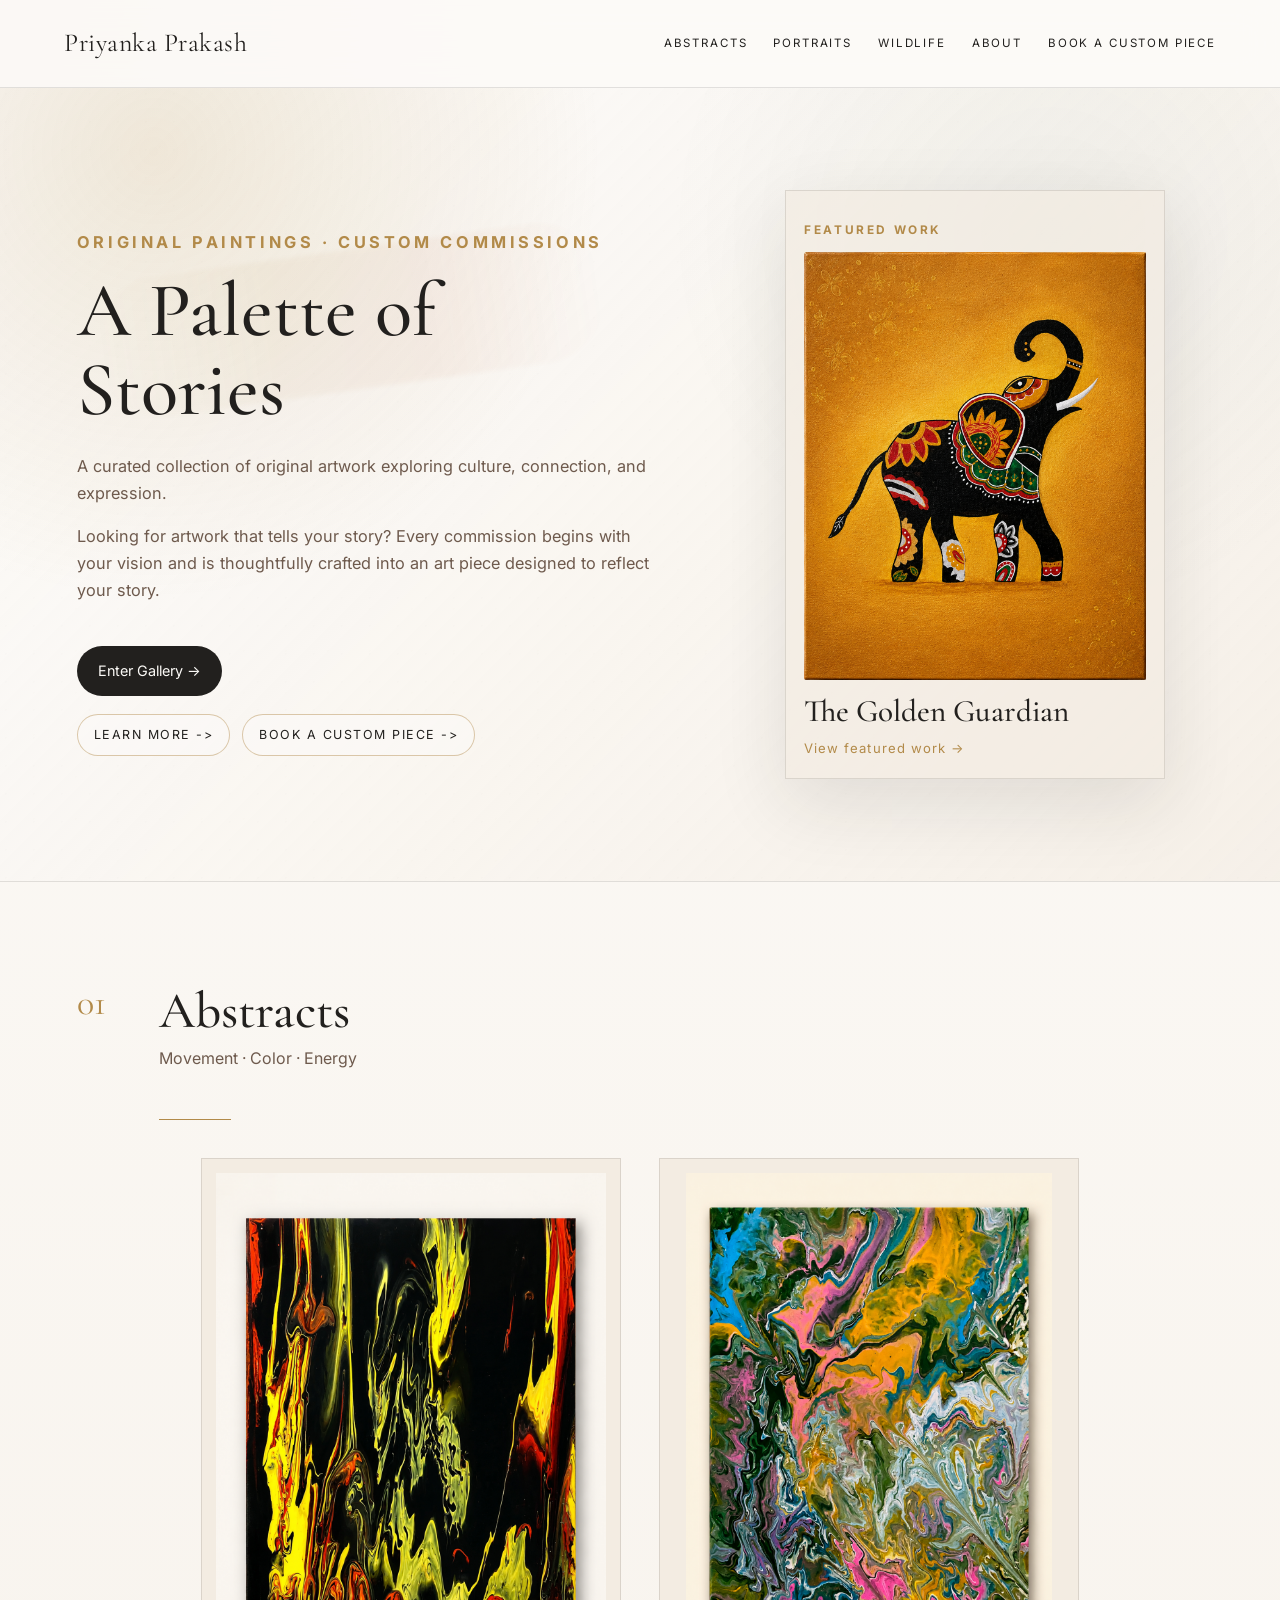
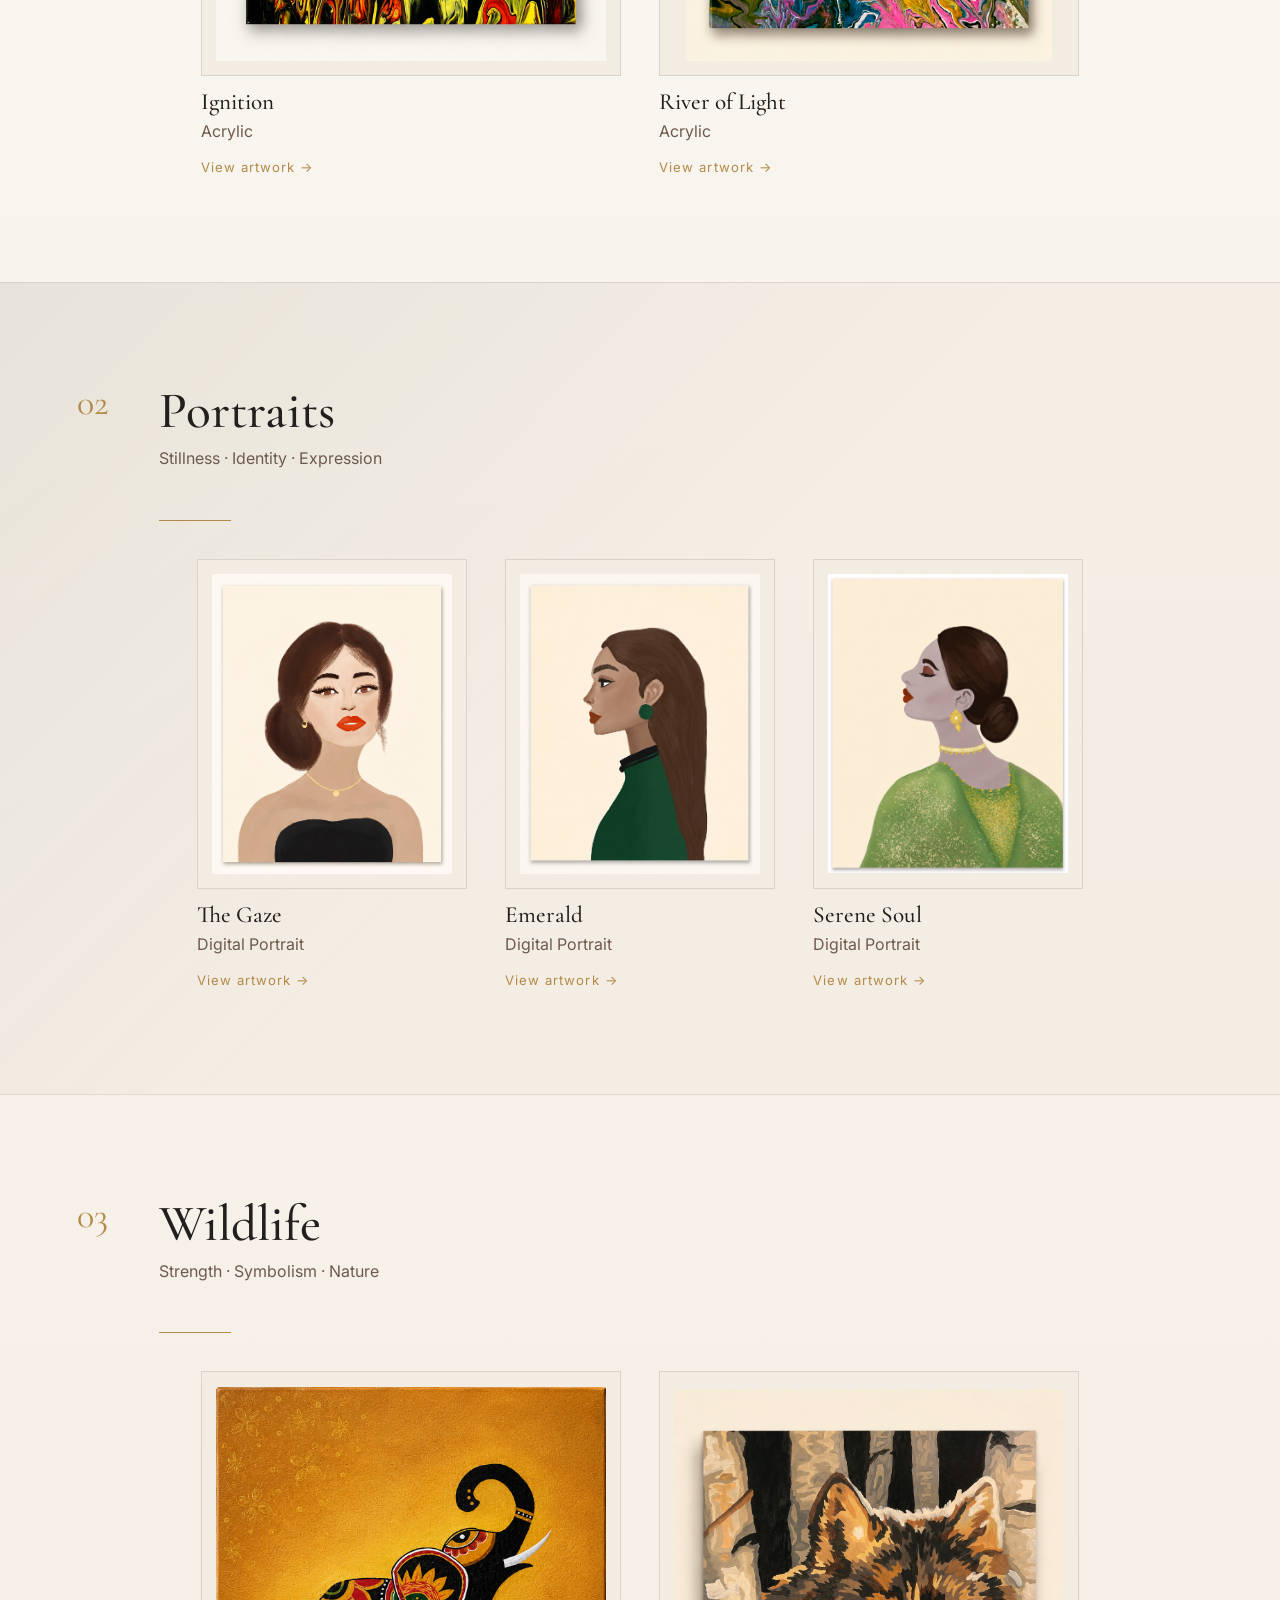
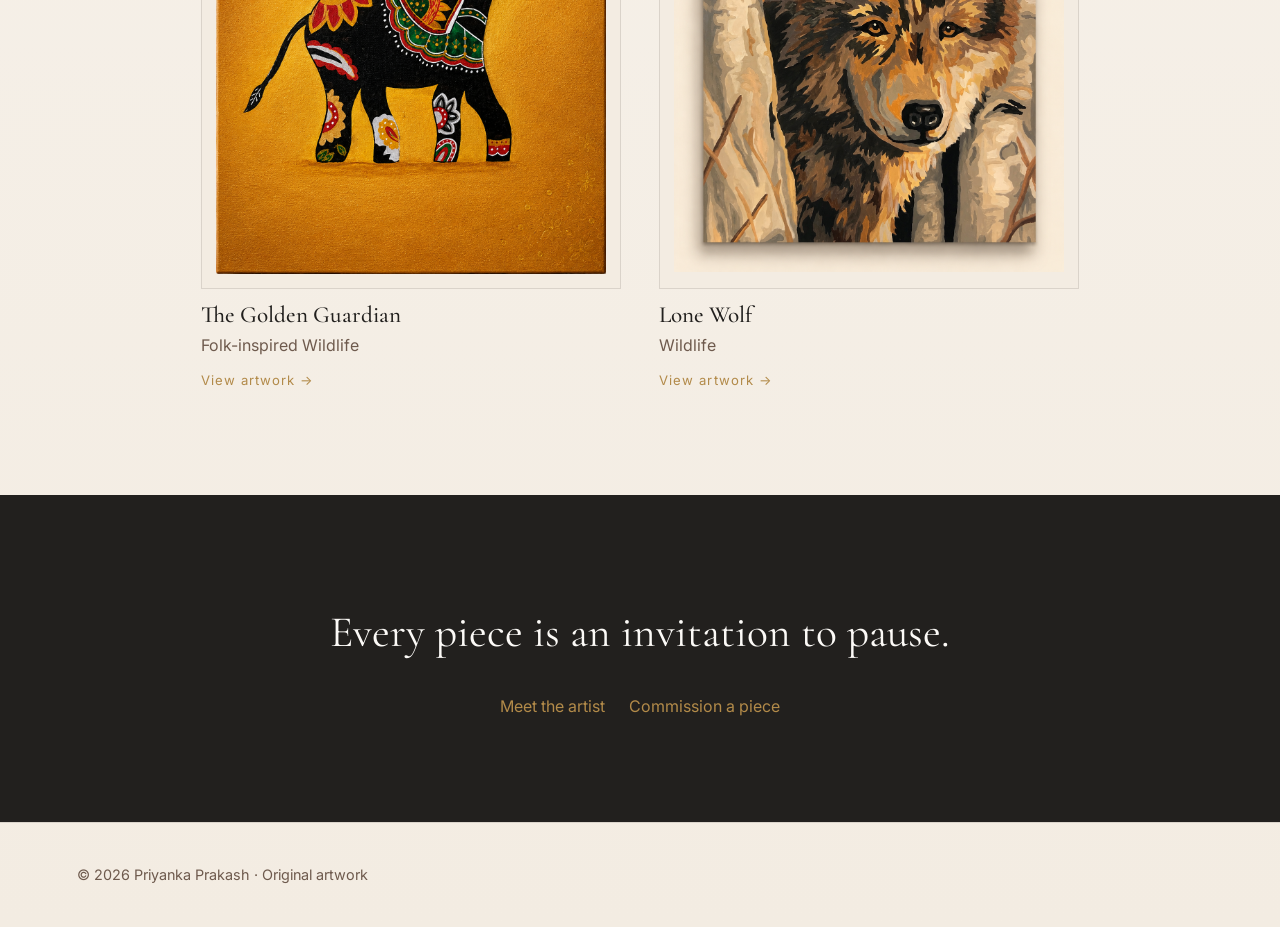
==== commit fdf11cb3: "Revise hero secondary links for improved clarity Updated links in the hero section for consistency." ====
--- a/index.html
+++ b/index.html
@@ -35,8 +35,8 @@
         <p> Looking for artwork that tells your story? Every commission begins with your vision and is thoughtfully crafted into an art piece designed to reflect your story.</p>
         <a class="button" href="#abstracts">Enter Gallery →</a>
         <div class="hero-secondary-links">
-  <a href="artist.html"> Learn more </a>
-  <a href="commissions.html">Book a Custom Piece</a>
+  <a href="artist.html"> Learn More ->  </a>
+  <a href="commissions.html">Book a Custom Piece -> </a>
 </div>
       </div>
 
